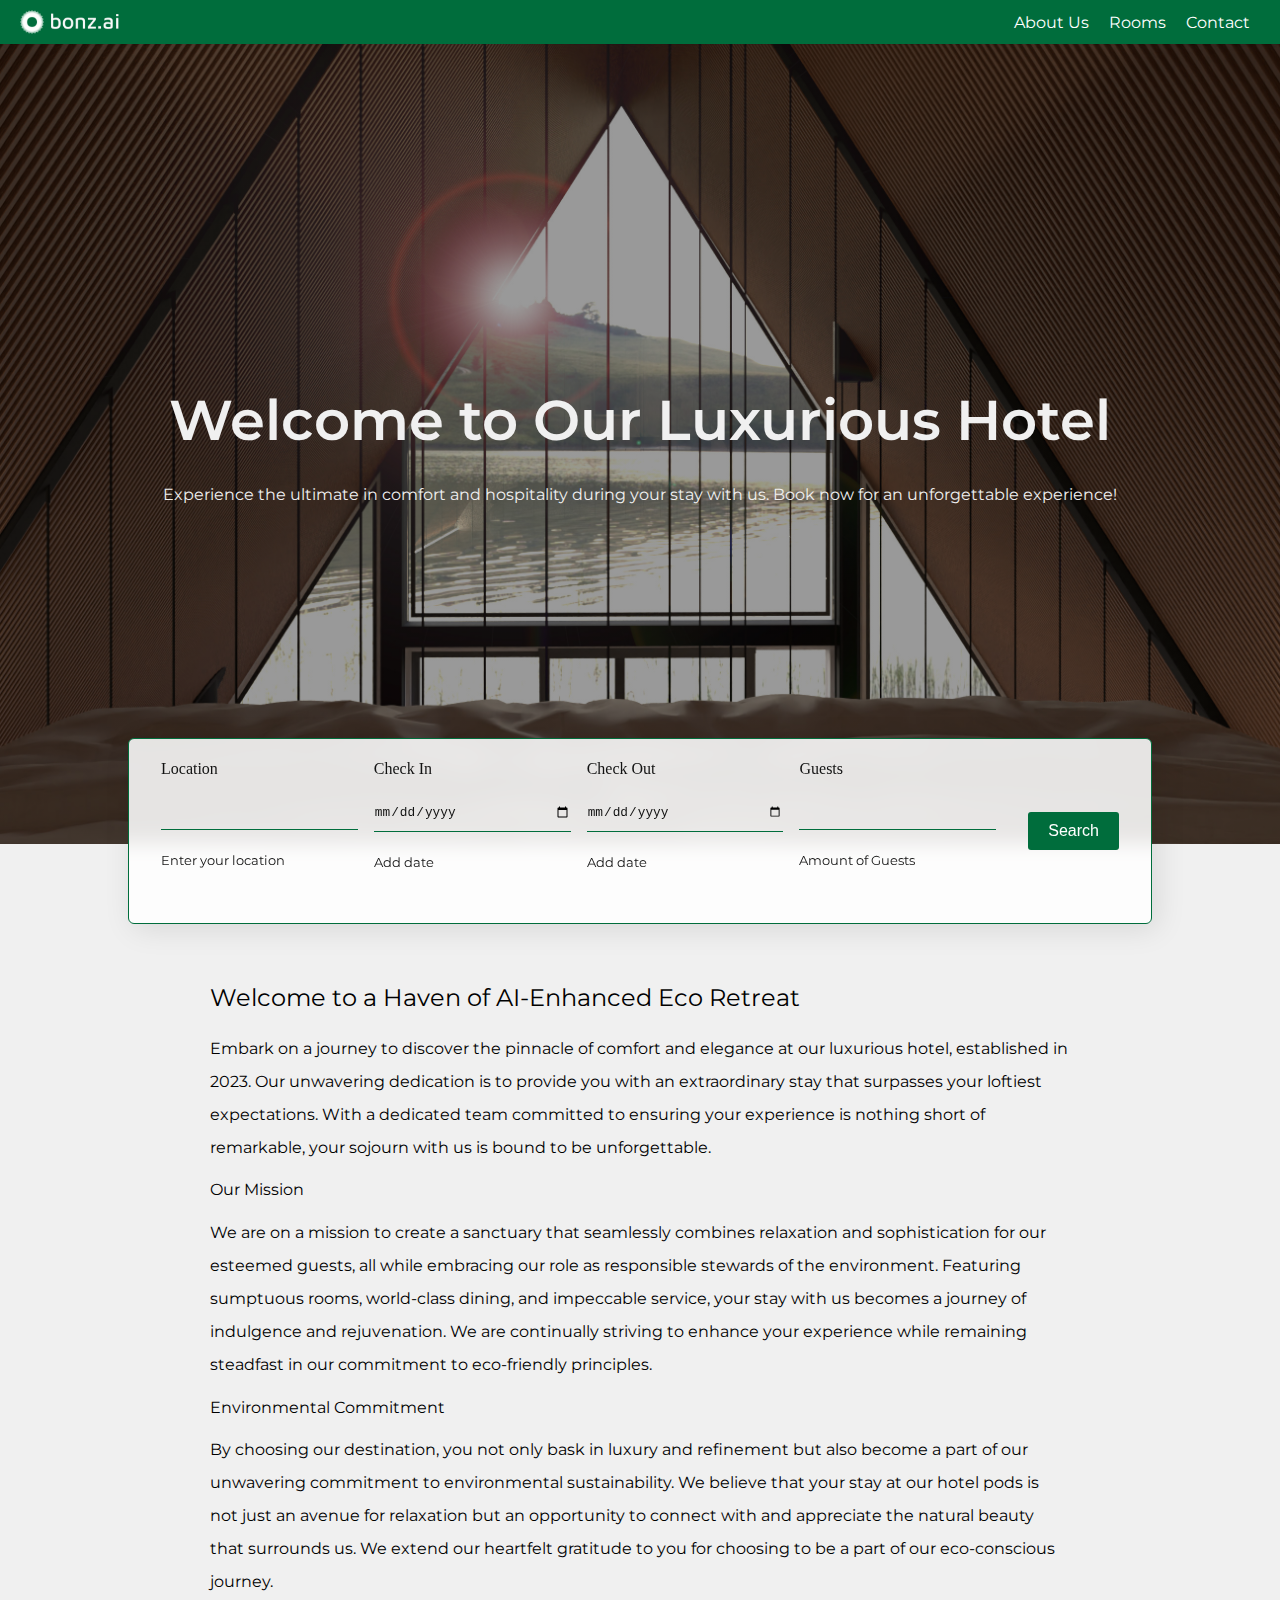
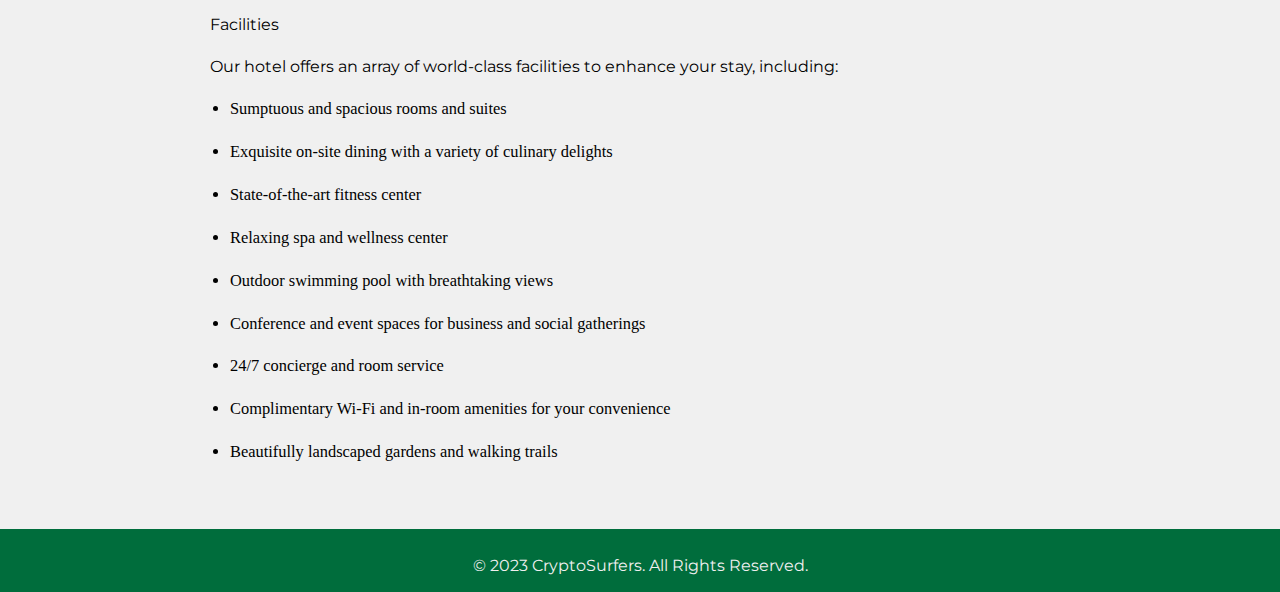
==== about.html @ 75d21914 "commit" ====
<!DOCTYPE html>
<html data-theme="light">
<head>
    <meta charset="UTF-8">
    <meta http-equiv="X-UA-Compatible" content="IE=edge, chrome=1, safari">
    <meta name="viewport" content="width=device-width, initial-scale=1.0">
    <link rel="icon" href="assets/logo/bonz.ai-logo-black-symbol.ico" type="image/x-icon">
    <link rel="icon" href="assets/logo/bonz.ai-logo-white-symbol.ico" type="image/x-icon">
    <link rel="stylesheet" href="styles.css">
    <title>Bonzai</title>
</head>
<body>

    <!-- Navigation Menu -->
    <header class="header">
      <a href="index.html" class="header__logo-link">
          <div class="header__logo">
              <img src="assets/logo/bonz.ai-logo-white-landscape.png" alt="Bona.ai Logo" class="header__logo__image">
          </div>
      </a>
      <nav class="header__nav">
          <ul class="header__menu">
              <li class="header__menu-item"><a href="about.html" class="header__menu__link">About Us</a></li>
              <li class="header__menu-item"><a href="rooms.html" class="header__menu__link">Rooms</a></li>
              <li class="header__menu-item"><a href="contact.html" class="header__menu__link">Contact</a></li>
          </ul>
      </nav>
    </header>
    

    <!-- Main Feature Section and Booking -->
    <section class="main-feature main-feature--container">
        <div class="main-feature__image">
            <section class="hero">
                <div class="hero__overlay"></div>
                <div class="hero__content">
                    <h1 class="hero__title">Welcome to Our Luxurious Hotel</h1>
                    <p class="hero__description">Experience the ultimate in comfort and hospitality during your stay with us. Book now for an unforgettable experience!</p>
                </div>
            </section>
            <div class="booking__container">
                <form>
                    <div class="form__group">
                        <div class="input__group">
                            <input type="text" />
                            <label for="location">Location</label>
                        </div>
                        <p>Enter your location</p>
                    </div>
                    <div class="form__group">
                        <div class="input__group">
                            <input type="date" />
                            <label for="check-in">Check In</label>
                        </div>
                        <p>Add date</p>
                    </div>
                    <div class="form__group">
                        <div class="input__group">
                            <input type="date" />
                            <label for="check-out">Check Out</label>
                        </div>
                        <p>Add date</p>
                    </div>
                    <div class="form__group">
                        <div class="input__group">
                            <input type="text" />
                            <label for="guests">Guests</label>
                        </div>
                        <p>Amount of Guests</p>
                    </div>
                </form>
                <button type="button" id="searchButton" class="availability-form__button">Search</button>
            </div>
        </div>
    </section>

    <main>

    <!-- About Us Section -->
    <section class="about" id="about">
        <div class="about__grid">
            <div class="about__copy">
                <h3 class="about__title">Welcome to a Haven of AI-Enhanced Eco Retreat</h3>
                <p>Embark on a journey to discover the pinnacle of comfort and elegance at our luxurious hotel, established in 2023. Our unwavering dedication is to provide you with an extraordinary stay that surpasses your loftiest expectations. With a dedicated team committed to ensuring your experience is nothing short of remarkable, your sojourn with us is bound to be unforgettable.</p>
                <h4 class="about__subtitle">Our Mission</h4>
                <p>We are on a mission to create a sanctuary that seamlessly combines relaxation and sophistication for our esteemed guests, all while embracing our role as responsible stewards of the environment. Featuring sumptuous rooms, world-class dining, and impeccable service, your stay with us becomes a journey of indulgence and rejuvenation. We are continually striving to enhance your experience while remaining steadfast in our commitment to eco-friendly principles.</p>
                <h4 class="about__subtitle">Environmental Commitment</h4>
                <p>By choosing our destination, you not only bask in luxury and refinement but also become a part of our unwavering commitment to environmental sustainability. We believe that your stay at our hotel pods is not just an avenue for relaxation but an opportunity to connect with and appreciate the natural beauty that surrounds us. We extend our heartfelt gratitude to you for choosing to be a part of our eco-conscious journey.</p>
                <h4 class="about__subtitle">Facilities</h4>
                <p>Our hotel offers an array of world-class facilities to enhance your stay, including:</p>
                <ul>
                    <li>Sumptuous and spacious rooms and suites</li>
                    <li>Exquisite on-site dining with a variety of culinary delights</li>
                    <li>State-of-the-art fitness center</li>
                    <li>Relaxing spa and wellness center</li>
                    <li>Outdoor swimming pool with breathtaking views</li>
                    <li>Conference and event spaces for business and social gatherings</li>
                    <li>24/7 concierge and room service</li>
                    <li>Complimentary Wi-Fi and in-room amenities for your convenience</li>
                    <li>Beautifully landscaped gardens and walking trails</li>
                </ul>
            </div>
        </div>
    </section>

    </main>

    <!-- Footer -->
    <footer class="footer">
        <p>© 2023 CryptoSurfers. All Rights Reserved.</p>
    </footer>


    <!-- Script for booking module button -->
    <script>
        document.getElementById("searchButton").addEventListener("click", function() {
        window.location.href = "rooms.html";
        });
    </script>

</body>
</html>
---- styles.css ----
/* Import the Montserrat font with specific weights and styles */
@import url('https://fonts.googleapis.com/css2?family=Montserrat:wght@100;200;300;400;500;600;900&display=swap');

/* Root Variables */
:root {
    --h1-font-size: 3.052rem;
    --h2-font-size: 2.441rem;
    --h3-font-size: 1.953rem;
    --h4-font-size: 1.563rem;
    --h5-font-size: 1.25rem;
    --h6-font-size: 1rem;

    --ff-Main: 'Montserrat', sans-serif;

    --step--2: clamp(0.7813rem, calc(var(--h6-font-size) + 0.0326vw), calc(var(--h6-font-size) + 0.8rem));
    --step--1: clamp(0.9375rem, calc(var(--h5-font-size) + 0.1087vw), calc(var(--h5-font-size) + 1rem));
    --step-0: clamp(1.125rem, calc(var(--h4-font-size) + 0.2174vw), calc(var(--h4-font-size) + 1.25rem));
    --step-1: clamp(1.35rem, calc(var(--h3-font-size) + 0.3696vw), calc(var(--h3-font-size) + 1.5625rem));
    --step-2: clamp(1.62rem, calc(var(--h2-font-size) + 0.5793vw), calc(var(--h2-font-size) + 1.9531rem));
    --step-3: clamp(1.9438rem, calc(var(--h1-font-size) + 0.8652vw), calc(var(--h1-font-size) + 2.4413rem));
    --step-4: clamp(2.3325rem, calc(var(--h1-font-size) + 1.2511vw), calc(var(--h1-font-size) + 3.0519rem));
    --step-5: clamp(2.7994rem, calc(var(--h1-font-size) + 1.7663vw), calc(var(--h1-font-size) + 3.815rem));
}

/* Theme Styles */

/* Light Theme */
:root[data-theme="light"]  {
    --primary-color: #006d3c;
    --secondary-color: #FFA500;
    --background-color: #F0F0F0; 
    --text-color: #333333;
    --secondary-text-color: #666666;
    --tertiary-text-color: #999999;
}

/* Dark Theme */
:root[data-theme="dark"] {
    --primary-color: #006d3c;
    --secondary-color: #FFA500;
    --background-color: #121212; 
    --text-color: #F5F5F5;
    --secondary-text-color: #B0B0B0;
    --tertiary-text-color: #C0C0C0;
}

/* General Styling */
* {
    padding: 0;
    margin: 0;
    box-sizing: border-box;
}

html {
    color-scheme: light dark;
    scroll-behavior: smooth;
}

body {
    display: grid;
    grid-template-columns: 0.5fr 3fr 0.5fr; 
    background-color: var(--background-color);
}

/* Header styles */
.header {
    background-color: var(--primary-color);
    display: flex;
    justify-content: space-between;
    align-items: center;
    padding: 10px 20px;
    color: #fff;
    grid-column: span 3; 
}

main {
    grid-column: 2; 
}

img {
    max-width: 100%;
    display: block;
    overflow: hidden;
}

/* Typography Styles */
h1,
h2,
h3,
h4,
h5,
h6,
p {
    font-family: var(--ff-Main);
    line-height: 1.5;
    padding-top: 10px;
}

h1 {
    font-size: var(--step-3);
    font-weight: 900; 
}

h2 {
    font-size: var(--step-2);
    font-weight: 600; 
}

h3 {
    font-size: var(--step-1);
    font-weight: 500; 
}

h4 {
    font-size: var(--step-0);
    font-weight: 400; 
}

h5 {
    font-size: var(--step--1);
    font-weight: 400; 
}

h6 {
    font-size: var(--step--2);
    font-weight: 400;
}

p {
    font-size: var(--step--2);
    font-weight: 400;
    line-height: 2;
}

a {
    font-family: var(--ff-Main);
    font-weight: 400;
}

/*-----------------------------------------------ALL MAIN CODE STARTS BELOW-----------------------------------------------------------*/

/* Header styles */
.header__menu__link--active {
    font-weight: bold;
}

.header__logo {
    cursor: pointer;
}

.header__logo__image {
    max-width: 100px;
    height: auto;
}

.header__menu {
    list-style: none;
    display: flex;
}

.header__menu__link {
    text-decoration: none;
    color: #fff;
    padding: 12px 10px;
    transition: background-color 0.3s;
}

.header__menu__link:hover {
    background-color: var(--primary-color);
}

/* Hero */
.hero {
    position: relative;
    overflow: hidden;
    text-align: center;
    grid-column: 1 / span 3;
}

/* Availability form */
.main-feature {
    display: grid;
    grid-template-columns:  1fr;
    width: 100%;
    grid-column: 1 / span 3;
}

.main-feature--container {
    display: flex;
    flex-direction: column;
    font-size: 2rem;
    font-weight: 600;
    color: var(--text-dark);
    text-align: center;
}

.main-feature__image {
    display: flex;
    align-items: center;
    justify-content: center;
    position: relative;
    min-height: 800px;
    background: linear-gradient(
        to right,
        rgba(0, 0, 0, 0.4),
        rgba(0, 0, 0, 0.4)
    ),
    url("assets/photos/Day/03-day.jpg") center/cover no-repeat;
    color: var(--background-color);
}

.hero__content {
    display: flex;
    flex-direction: column;
    justify-content: center;
    align-items: center;
    max-width: 1000px;
    
}

.hero__title {
    margin-bottom: 1rem;
    font-size: 3.5rem;
    line-height: 4rem;
    font-weight: 600;
    color: var(--white);
}

.hero__description {
    color: var(--extra-light);
}

.booking__container {
    position: absolute;
    bottom: -5rem;
    left: 50%;
    transform: translateX(-50%);
    width: 80%;
    display: flex;
    align-items: center;
    text-align: left;
    gap: 2rem;
    padding: 3rem 2rem;
    border-radius: 6px;
    border: 1px solid var(--primary-color);
    color: #121212;
    background-color: rgba(255, 255, 255, 0.873);
    -webkit-backdrop-filter: blur(10px);
    backdrop-filter: blur(10px);
    box-shadow: 5px 5px 30px rgba(0, 0, 0, 0.1);
}

.booking__container form {
    width: 100%;
    flex: 1;
    display: grid;
    grid-template-columns: repeat(4, 1fr);
    gap: 1rem;
}

.input__group {
    width: 100%;
    position: relative;
}

.input__group label {
    position: absolute;
    top: 0;
    left: 0;
    transform: translateY(-150%);
    font-size: 1rem;
    font-weight: 500;
    color: var(--text-dark);
    pointer-events: none;
    transition: 0.3s;
    grid-column: 2;
}

.input__group input {
    width: 100%;
    padding: 10px 0;
    outline: none;
    border: none;
    background-color: transparent;
    border-bottom: 1px solid var(--primary-color);
    color: var(--text-dark);
    font-size: 0.8rem;
}

.form__group p {
    margin-top: 0.5rem;
    font-size: 0.8rem;
    color: var(--text-light);
}

.btn {
    padding: 1rem;
    outline: none;
    border: none;
    font-size: 1.5rem;
    color: var(--white);
    background-color: var(--primary-color);
    border-radius: 100%;
    cursor: pointer;
    transition: 0.3s;
}

.btn:hover {
    background-color: var(--primary-color-dark);
}

.availability-form__button {
    background-color: var(--primary-color);
    color: #fff;
    padding: 10px 20px;
    border: none;
    border-radius: 3px;
    cursor: pointer;
    font-size: 16px;
}

.availability-form__button:hover {
    background-color: #0056b3;
}

/* Media query for smaller screens */
@media screen and (max-width: 768px) {
    .booking__container {
        flex-direction: column;
        align-items: center;
    }
}

/* About Section */
.about {
    display: flex;
    text-align: center;
    height: inherit;
    justify-content: center;
    align-items: center;
    height: auto;
    margin-top: 50px;
}

.about__grid {
    display: grid;
    grid-template-columns: 1fr;
    margin: auto;
}

.about__copy {
    text-align: left;
    display: flex;
    flex-direction: column;
    justify-content: center;
    align-items: left;
    padding: 50px;
    background-color: var(--background-color-light);
    color: var(--background-2-light);
}

.about__title {
    font-size: var(--step--2);
    font-weight: 400;
    line-height: 2;
    font-size: 24px;
    margin-top: 20px;
}

.about__subtitle {
    font-size: var(--step--2);
    font-weight: 400;
    line-height: 2;
}

.about__copy ul {
    list-style-type: disc;
    margin-left: 20px;
    padding-left: 0;
}

.about__copy ul li {
    margin: 10px 0;
    font-size: var(--step--2);
    font-weight: 400;
    line-height: 2;
}

@media (max-width: 768px) {
    .about__grid {
        grid-template-columns: 1fr;
    }

    .about__copy {
        order: 1;
    }

    .about__side {
        width: auto;
    }
}

/* Services section */
.services {
    display: grid;
    grid-template-columns: repeat(3, 1fr);
    grid-gap: 0;
    height: 50vh;
}

.services__item {
    display: flex;
    justify-content: center;
    align-items: center;
    padding: 20px;
}

.services__item-text {
    display: flex;
    flex-direction: column;
    justify-content: center;
    align-items: center;
    padding: 20px;
}

.services__item:nth-child(1) {
    background-color: var(--background-2-light);
    color: var(--background-color-light);
}

.services__item:nth-child(2) {
    background: linear-gradient(rgba(0, 0, 0, 0.2), rgba(0, 0, 0, 0.2)),
    url('assets/photos/Night/01-night.jpg');
    background-size: cover;
    color: #fafafa; 
}

.services__item:nth-child(3) {
    background: linear-gradient(rgba(0, 0, 0, 0.2), rgba(0, 0, 0, 0.2)),
    url('assets/photos/Night/02-night.jpg');
    background-size: cover;
    color: #fafafa; 
}

.services__item:nth-child(4) {
    background: linear-gradient(rgba(0, 0, 0, 0.2), rgba(0, 0, 0, 0.2)),
    url('assets/photos/Night/03-night.jpg');
    background-size: cover;
    color: #fafafa; 
}

.services__item:nth-child(5) {
    background: linear-gradient(rgba(0, 0, 0, 0.2), rgba(0, 0, 0, 0.2)),
    url('assets/photos/Night/04-night.jpg');
    background-size: cover;
    color: #fafafa; 
}

.services__item:nth-child(6) {
    background: linear-gradient(rgba(0, 0, 0, 0.2), rgba(0, 0, 0, 0.2)),
    url('assets/photos/Night/05-night.jpg');
    background-size: cover;
    color: #fafafa; 
}

@media screen and (max-width: 768px) {
    .services {
        grid-template-columns: 1fr;
        height: 90vh;
    }
}

/* Contact Section */
.contact {
    display: flex;
    text-align: center;
    height: 50vh;
    justify-content: center;
    align-items: center;
    background-color: var(--background-2-light);
    color: var(--background-color-light);
    display: grid;
    grid-template-columns: 1fr 1fr;
    margin: auto;
}

.contact__copy {
    text-align: left;
    display: flex;
    flex-direction: column;
    justify-content: center;
    align-items: left;
    padding: 50px;
    height: 100%;
}

.contact__map {
    display: flex;
    flex-direction: column;
    justify-content: center;
    align-items: center;
    order: 2;
    height: 100%;
}

.contact__map-iframe {
    width: 100%;
    height: 100%;
}

@media (max-width: 768px) {
    .contact {
        grid-template-columns: 1fr;
    }
}

/* Footer */
.footer {
    display: grid;
    grid-column: 1 / span 3; 
    background-color: var(--primary-color);
    padding: 10px 0;
    text-align: center;
    color: var(--background-color);
}

/* Rooms */
.room-container {
    display: flex;
    flex-wrap: wrap;
    justify-content: space-between;
    margin-top: 50px;
}

.room {
    flex: 0 0 calc(33.33% - 20px);
    display: grid;
    box-shadow: 0 0 10px rgba(0, 0, 0, 0.1);
    background-color: #fff;
    gap: 50px;
    margin-bottom: 50px;
}

.room-image img {
    max-width: 100%;
    height: auto;
}

.room-details {
    padding: 20px;
}

.room-details h3 {
    color: #333;
}

.room-details .rating {
    margin: 10px 0;
}

.room-details .rating .fa-star {
    color: gold;
}

.room-details p {
    font-size: 16px;
    color: #666;
}

.room-price {
    display: flex;
    align-items: center;
    justify-content: space-between;
    text-align: center;
}

.book-button {
    background-color: #007bff;
    color: #fff;
    padding: 10px 20px;
    border: none;
    cursor: pointer;
    font-size: 16px;
}

.room-price h2 {
    color: #333;
}

.room-price span {
    font-size: 16px;
    color: #666;
}

@media (max-width: 768px) {
    .room {
        flex: 0 0 100%;
        margin-right: 0;
    }
}
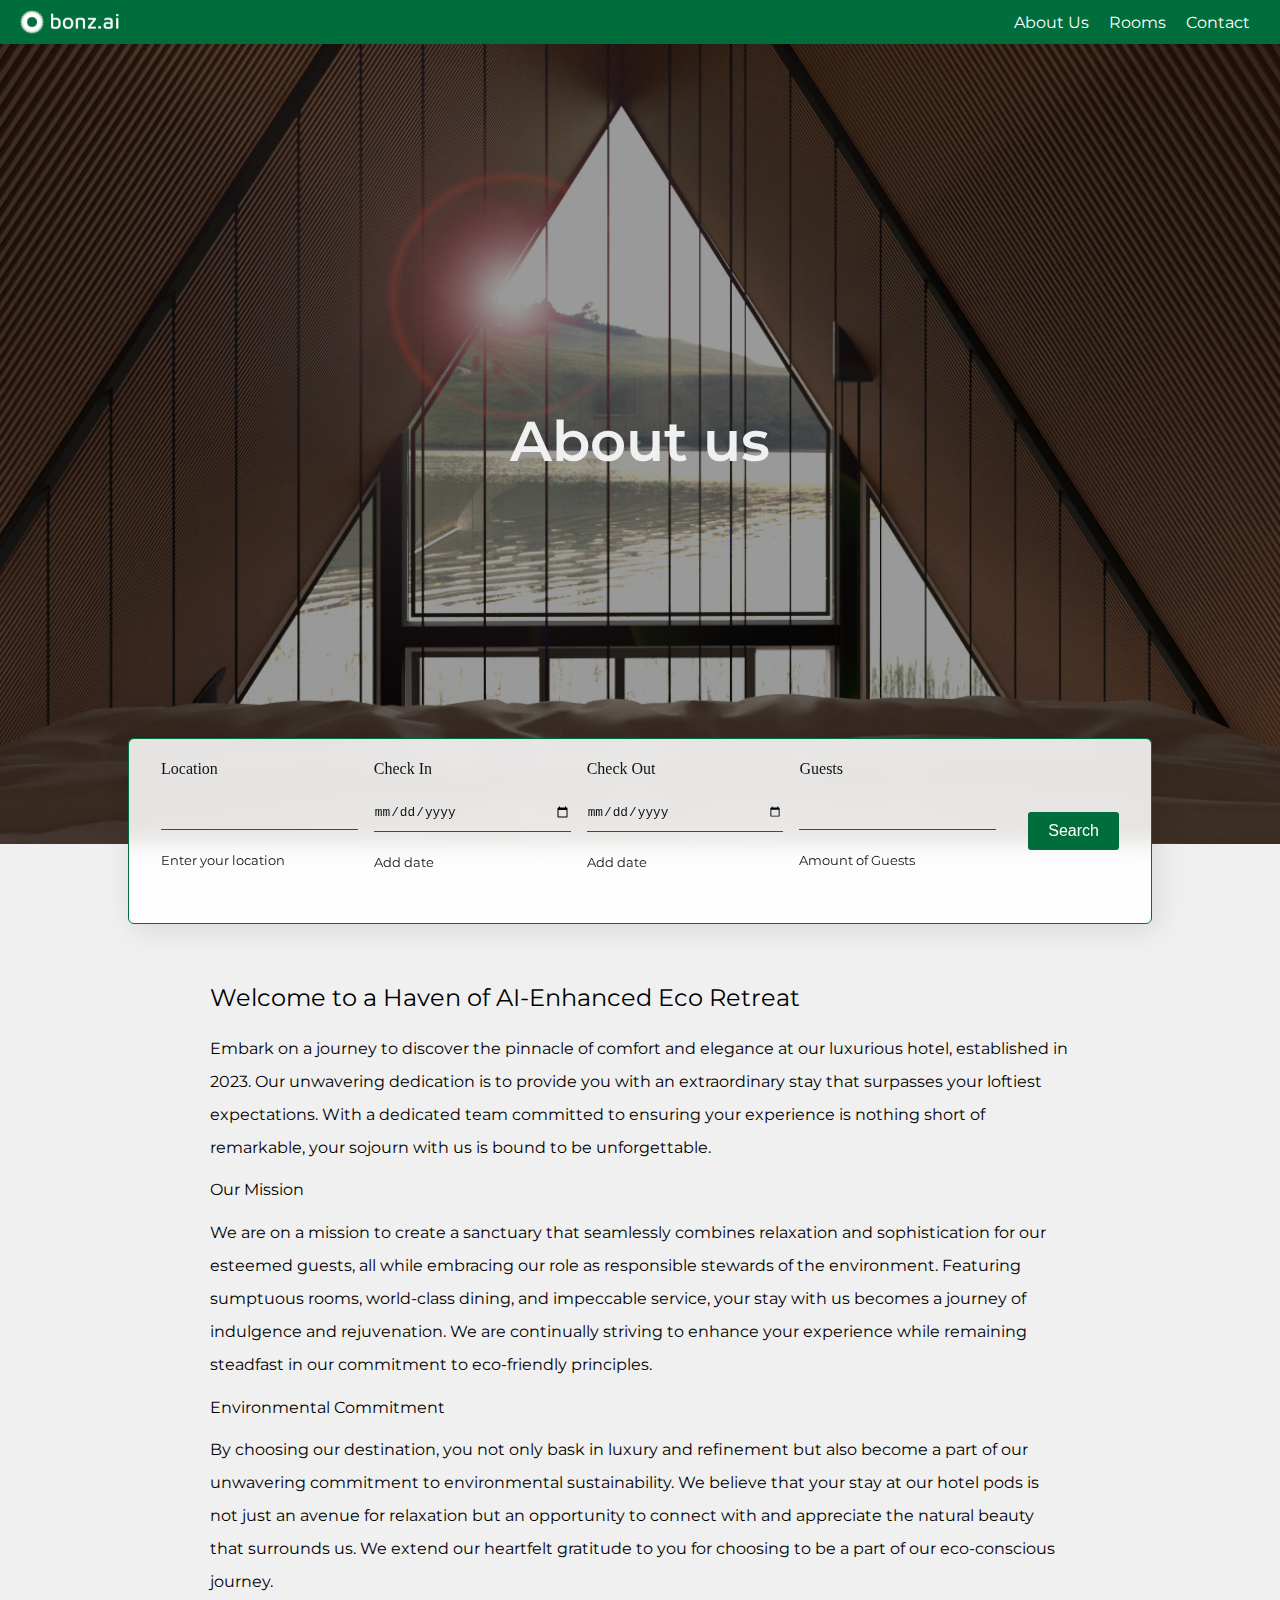
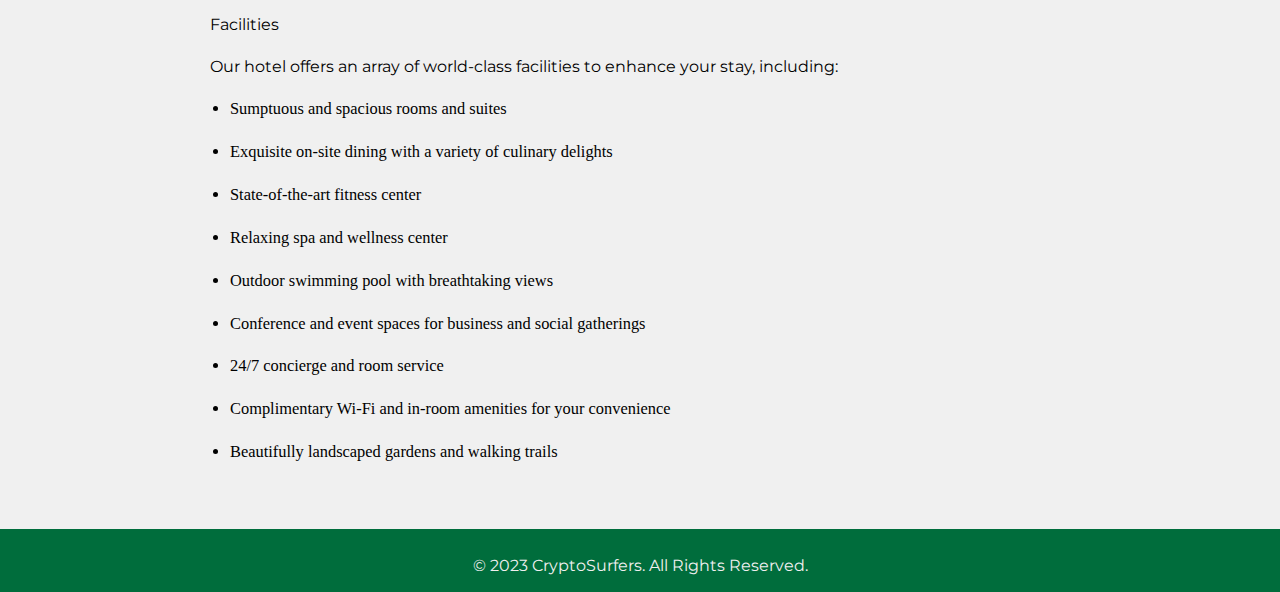
==== commit dcfaf7cf: "commit" ====
--- a/about.html
+++ b/about.html
@@ -34,8 +34,7 @@
             <section class="hero">
                 <div class="hero__overlay"></div>
                 <div class="hero__content">
-                    <h1 class="hero__title">Welcome to Our Luxurious Hotel</h1>
-                    <p class="hero__description">Experience the ultimate in comfort and hospitality during your stay with us. Book now for an unforgettable experience!</p>
+                    <h1 class="hero__title">About us</h1>
                 </div>
             </section>
             <div class="booking__container">
--- a/styles.css
+++ b/styles.css
@@ -329,6 +329,16 @@
         flex-direction: column;
         align-items: center;
     }
+    .booking__container form {
+        grid-template-columns: 1fr;
+        gap: 50px;
+    }
+    .booking__container {
+        bottom: -20rem;
+    }
+    .main-feature__image {
+        min-height: 1200px;
+    }
 }
 
 /* About Section */
@@ -398,13 +408,15 @@
     .about__side {
         width: auto;
     }
+    .about {
+        margin-top: 350px;
+    }
 }
 
 /* Services section */
 .services {
     display: grid;
     grid-template-columns: repeat(3, 1fr);
-    grid-gap: 0;
     height: 50vh;
 }
 
@@ -512,6 +524,9 @@
     .contact {
         grid-template-columns: 1fr;
     }
+    .contact {
+        margin-top: 350px;
+    }
 }
 
 /* Footer */
@@ -525,6 +540,11 @@
 }
 
 /* Rooms */
+
+.rooms {
+    margin-top: 100px;
+    margin-bottom: 100px;
+}
 .room-container {
     display: flex;
     flex-wrap: wrap;
@@ -597,4 +617,7 @@
         flex: 0 0 100%;
         margin-right: 0;
     }
-}
+    .rooms {
+        margin-top: 350px;
+    }
+}
